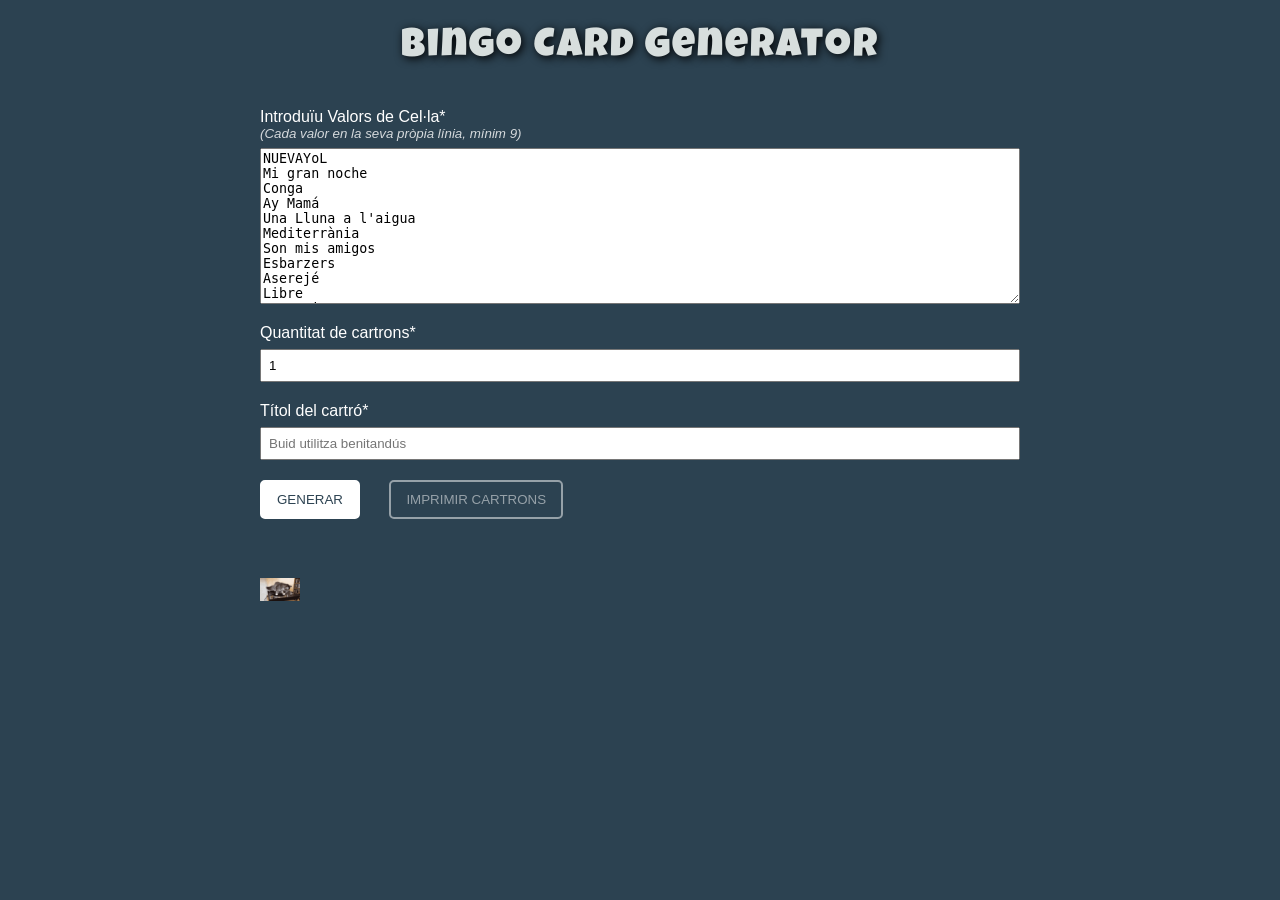
==== index.html @ d65d35f9 "first commit" ====
<!DOCTYPE html>
<html lang="en">
<head>
    <meta charset="UTF-8" />
    <meta name="viewport" content="width=device-width, initial-scale=1.0" />
    <title>Bingo Generator</title>
    <link rel="stylesheet" href="style.css" type="text/css" />
    <link rel="icon" href="https://fav.farm/🎲" />
</head>
<body>
    <header class="site-header">
        Bingo Card Generator
    </header>
    <section id="settings">
      <label for="values"
        >Introduïu Valors de Cel·la* <small>(Cada valor en la seva pròpia línia, mínim 9)</small></label
      >
      <textarea
        name="values"
        id="values"
        cols="30"
        rows="10"
        placeholder="Paste/type your 9+ values with each on its own line."
      >NUEVAYoL
Mi gran noche
Conga
Ay Mamá
Una Lluna a l'aigua
Mediterrània
Son mis amigos
Esbarzers
Aserejé
Libre
La marina sta morena
Rosas
Quedate
Flying free
La revolución sexual
Vivimos en Castellón
Aquí no hay playa
Amigos para siempre</textarea>
      
      <label for="numCards">Quantitat de cartrons*</label>
      <input
        type="number"
        min="1"
        name="numCards"
        id="numCards"
        value="1"
        required
      />
            
      <label for="cardTitle">Títol del cartró*</label>
      <input
        type="text"
        name="cardTitle"
        id="cardTitle"
        placeholder="Buid utilitza benitandús"
      />

      <div class="buttons">
        <button id="generate">Generar</button>
        <button id="print" disabled="true">Imprimir cartrons</button>
      </div>

      <ul class="validation" id="validation"></ul>
    </section>

    <section id="cards">
    </section>

    <footer class="site-footer">
        <a href="https://github.com/fulldemo13" title="Get the code" target="_blank">
            <img src="spin-record.gif" alt="GitHub Logomark" width="40">
        </a>
    </footer>

    <script src="app.js"></script>
</body>
</html>
---- style.css ----
@import url("https://fonts.googleapis.com/css2?family=Luckiest+Guy&display=swap");

* {
  box-sizing: border-box;
}

body {
  background-color: #2C4251;
}

section {
  max-width: 800px;
  margin: auto;
}

#settings {
  display: flex;
  flex-direction: column;
  color: white;  
  font-family: sans-serif;
  padding: 0 20px;  
}

#settings label, .buttons {
  margin-top: 20px;
  margin-bottom: 7px;
}

#settings small {
  display: block;
  font-style: italic;
  opacity: 0.8;
}

#settings input {
  padding: 7px;
}

.buttons button {
  padding: 10px 15px;
  text-transform: uppercase;
  border: none;
  border-radius: 5px;
  border: white 2px solid;
  transition: color 0.3s ease, background-color 0.3s ease;
}

.buttons button:first-child {
  background-color: white;
  margin-right: 25px;
  color:#2C4251;
}

.buttons button:first-child:hover {
  background-color: transparent;
  color: white;
}

.buttons button:last-child {
  background-color: transparent;
  color: white;
}

.buttons button:last-child:hover:not([disabled="true"]) {
  background-color: white;
  margin-right: 25px;
  color:#2C4251;
}

button[disabled="true"] {
  opacity: 0.5;
}

.card {
  -webkit-print-color-adjust: exact !important;
  print-color-adjust: exact !important;
  border: 2px solid black;
  background-color: white;
  aspect-ratio: 1/1;
  display: flex;
  flex-direction: column;
  position: relative;
}

.page {
  display: grid;
  grid-template-columns: repeat(2, 1fr);
  grid-template-rows: repeat(3, 1fr);
  gap: 10px;
  margin: 20px auto;
  max-width: 800px;
  min-height: 100vh;
}

.card header {
  background-color: #ddd;
  text-align: center;
  padding: 5px 5px 5px;
  position: relative;
  flex-shrink: 0;
}

.card h1 {
  font-family: "Luckiest Guy", cursive;
  font-weight: 400;
  font-style: normal;
  font-size: 20px;
  margin: 0;
  padding: 0 15px;
}

/* MODIFICACIONES PARA EL NÚMERO DE CARTÓN */
.card .no {
  position: absolute;
  right: 5px;
  bottom: 14px;
  border: solid 1px black;
  background-color: #fff;
  padding: 1px 4px;
  font-size: 8px;
  font-weight: bold;
  border-radius: 2px;
}

.card main {
  display: grid;
  grid-template-columns: repeat(3, 1fr);
  grid-template-rows: repeat(3, 1fr);
  flex: 1;
}

.cell {
  border: 1px solid black;
  text-align: center;
  display: flex;
  justify-content: center;
  align-items: center;
  padding: 3px;
  font-size: 16px;
  word-break: break-word;
}

.cell:nth-child(odd) {
  background-color: #ddd;
}

.validation:has(li) {
  background-color: red;
  border-radius: 10px;
  padding: 10px 10px 10px 30px;
  text-shadow: 1px 1px 6px black;
  border: white 2px solid;
}

.site-header {
  max-width: 800px;
  margin: auto;
  color: white;
  font-family: "Luckiest Guy", cursive;
  font-weight: normal;
  font-size: 40px;
  text-align: center;
  padding: 20px;
  letter-spacing: 2px;
  text-shadow: 2px 2px 10px black;
  color: #d7dedd;
}

.site-footer {
  padding: 20px;
  max-width: 800px;
  margin: auto;
}

.site-footer img {
  width: 100%;
  max-width: 40px;
  height: auto;
}

.site-footer a {
  transition: all 0.3s ease;
}

.site-footer a:hover {
  opacity: 0.5;
}

@media print {
  html,
  body {
    margin: 0;
    padding: 0;
    background-color: white;
  }

  #settings, .site-header, .site-footer {
    display: none;
  }

  .page {
    display: grid;
    grid-template-columns: repeat(2, 1fr);
    grid-template-rows: repeat(3, 1fr);
    gap: 5px;
    width: 90vw;
    height: 90vh;
    margin: 0;
    padding: 5px;
    page-break-after: always;
  }
  
  .card {
    margin: 0;
    border: 2px solid black;
    aspect-ratio: 1/1;
  }
  
  .cell {
    border: 1px solid black;
  }
  
  .cell:nth-child(odd) {
    background-color: #ddd;
  }

  .card header {
    background-color: #ddd;
  }
  
  /* Ajustes adicionales para impresión del número */
  .card .no {
    font-size: 16px;
    padding: 1px 3px;
    right: 3px;
    bottom: 2px;
  }
  .no {
    font-size: 12px !important;
  }
}
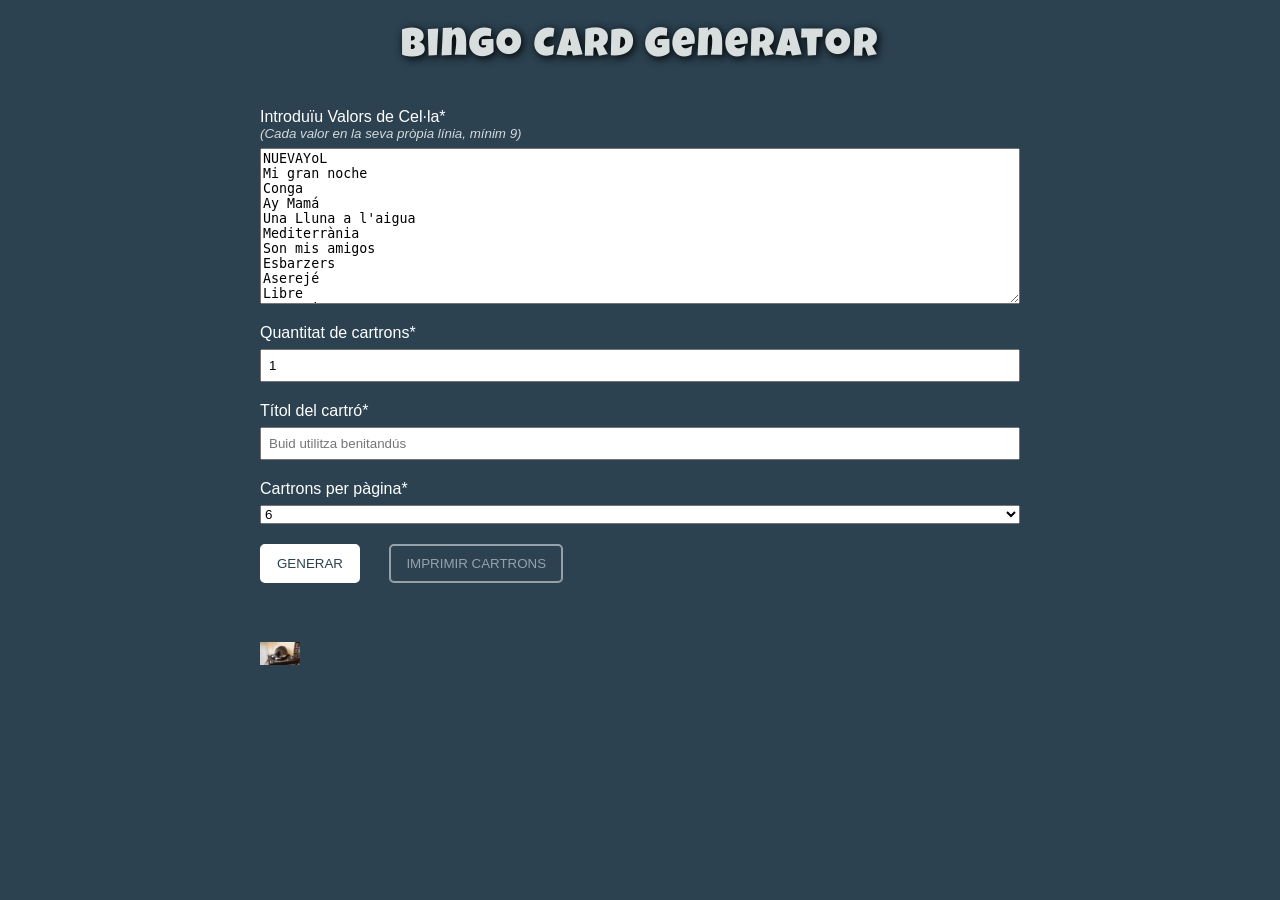
==== commit 9164b398: "Cards by page" ====
--- a/index.html
+++ b/index.html
@@ -58,6 +58,22 @@
         placeholder="Buid utilitza benitandús"
       />
 
+      <label for="cardsPerPage">Cartrons per pàgina*</label>
+      <select name="cardsPerPage" id="cardsPerPage">
+        <option value="1">1</option>
+        <option value="2">2</option>
+        <option value="3">3</option>
+        <option value="4">4</option>
+        <option value="5">5</option>
+        <option value="6" selected>6</option>
+        <option value="7">7</option>
+        <option value="8">8</option>
+        <option value="9">9</option>
+        <option value="10">10</option>
+        <option value="11">11</option>
+        <option value="12">12</option>
+      </select>
+
       <div class="buttons">
         <button id="generate">Generar</button>
         <button id="print" disabled="true">Imprimir cartrons</button>
--- a/style.css
+++ b/style.css
@@ -8,17 +8,14 @@
   background-color: #2C4251;
 }
 
-section {
+#settings {
   max-width: 800px;
   margin: auto;
-}
-
-#settings {
   display: flex;
   flex-direction: column;
-  color: white;  
+  color: white;
   font-family: sans-serif;
-  padding: 0 20px;  
+  padding: 0 20px;
 }
 
 #settings label, .buttons {
@@ -48,7 +45,7 @@
 .buttons button:first-child {
   background-color: white;
   margin-right: 25px;
-  color:#2C4251;
+  color: #2C4251;
 }
 
 .buttons button:first-child:hover {
@@ -64,69 +61,78 @@
 .buttons button:last-child:hover:not([disabled="true"]) {
   background-color: white;
   margin-right: 25px;
-  color:#2C4251;
+  color: #2C4251;
 }
 
 button[disabled="true"] {
   opacity: 0.5;
+}
+
+.page {
+  --page-padding: 12px;
+  --page-gap: 0px;
+
+  display: grid;
+  aspect-ratio: 210 / 297;
+  background-color: #fef3c7;
+  border: 2px solid #d4a843;
+  border-radius: 4px;
+  padding: var(--page-padding);
+  margin: 20px auto;
+  max-width: 800px;
+  gap: var(--page-gap);
+  justify-content: center;
+  align-content: center;
 }
 
 .card {
   -webkit-print-color-adjust: exact !important;
   print-color-adjust: exact !important;
+  background-color: white;
+  display: grid;
+  grid-template-columns: repeat(3, 1fr);
+  grid-template-rows: auto 1fr 1fr 1fr;
+  aspect-ratio: 1 / 1;
   border: 2px solid black;
-  background-color: white;
-  aspect-ratio: 1/1;
-  display: flex;
-  flex-direction: column;
   position: relative;
-}
-
-.page {
-  display: grid;
-  grid-template-columns: repeat(2, 1fr);
-  grid-template-rows: repeat(3, 1fr);
-  gap: 10px;
-  margin: 20px auto;
-  max-width: 800px;
-  min-height: 100vh;
+  overflow: hidden;
 }
 
 .card header {
   background-color: #ddd;
-  text-align: center;
-  padding: 5px 5px 5px;
   position: relative;
-  flex-shrink: 0;
+  grid-column: 1 / -1;
+  display: flex;
+  align-items: center;
+  justify-content: center;
+  padding: 4px 30px 4px 8px;
+  border-bottom: 2px solid black;
 }
 
 .card h1 {
   font-family: "Luckiest Guy", cursive;
   font-weight: 400;
-  font-style: normal;
-  font-size: 20px;
+  font-size: clamp(10px, 2.5vw, 18px);
   margin: 0;
-  padding: 0 15px;
-}
-
-/* MODIFICACIONES PARA EL NÚMERO DE CARTÓN */
+  text-align: center;
+  width: 100%;
+ overflow: hidden;
+  text-overflow: ellipsis;
+  white-space: nowrap;
+}
+
 .card .no {
   position: absolute;
-  right: 5px;
-  bottom: 14px;
-  border: solid 1px black;
-  background-color: #fff;
-  padding: 1px 4px;
-  font-size: 8px;
+  right: 4px;
+  top: 50%;
+  transform: translateY(-50%);
+  font-size: clamp(7px, 1.2vw, 10px);
   font-weight: bold;
-  border-radius: 2px;
+  color: #555;
 }
 
 .card main {
-  display: grid;
-  grid-template-columns: repeat(3, 1fr);
-  grid-template-rows: repeat(3, 1fr);
-  flex: 1;
+  display: contents;
 }
 
 .cell {
@@ -135,13 +141,18 @@
   display: flex;
   justify-content: center;
   align-items: center;
-  padding: 3px;
-  font-size: 16px;
+  padding: 2px;
+  font-size: clamp(9px, 1.6vw, 14px);
   word-break: break-word;
+  overflow: hidden;
 }
 
 .cell:nth-child(odd) {
   background-color: #ddd;
+}
+
+.card.empty {
+  visibility: hidden;
 }
 
 .validation:has(li) {
@@ -155,7 +166,7 @@
 .site-header {
   max-width: 800px;
   margin: auto;
-  color: white;
+  color: #d7dedd;
   font-family: "Luckiest Guy", cursive;
   font-weight: normal;
   font-size: 40px;
@@ -163,7 +174,6 @@
   padding: 20px;
   letter-spacing: 2px;
   text-shadow: 2px 2px 10px black;
-  color: #d7dedd;
 }
 
 .site-footer {
@@ -187,11 +197,16 @@
 }
 
 @media print {
-  html,
-  body {
+  @page {
+    size: A4 portrait;
+    margin: 0;
+  }
+
+  html, body, #cards {
     margin: 0;
     padding: 0;
-    background-color: white;
+    width: 100%;
+    background-color: #fef3c7;
   }
 
   #settings, .site-header, .site-footer {
@@ -199,43 +214,33 @@
   }
 
   .page {
-    display: grid;
-    grid-template-columns: repeat(2, 1fr);
-    grid-template-rows: repeat(3, 1fr);
-    gap: 5px;
-    width: 90vw;
-    height: 90vh;
+    --page-padding: 5mm;
+    --page-gap: 0mm;
+
+    width: 210mm;
+    height: 297mm;
+    aspect-ratio: auto;
+    background-color: #fef3c7;
+    border: none;
+    border-radius: 0;
     margin: 0;
-    padding: 5px;
+    padding: var(--page-padding);
     page-break-after: always;
   }
-  
+
   .card {
-    margin: 0;
     border: 2px solid black;
-    aspect-ratio: 1/1;
-  }
-  
+  }
+
+  .card header {
+    background-color: #ddd;
+  }
+
   .cell {
     border: 1px solid black;
   }
-  
+
   .cell:nth-child(odd) {
     background-color: #ddd;
   }
-
-  .card header {
-    background-color: #ddd;
-  }
-  
-  /* Ajustes adicionales para impresión del número */
-  .card .no {
-    font-size: 16px;
-    padding: 1px 3px;
-    right: 3px;
-    bottom: 2px;
-  }
-  .no {
-    font-size: 12px !important;
-  }
 }
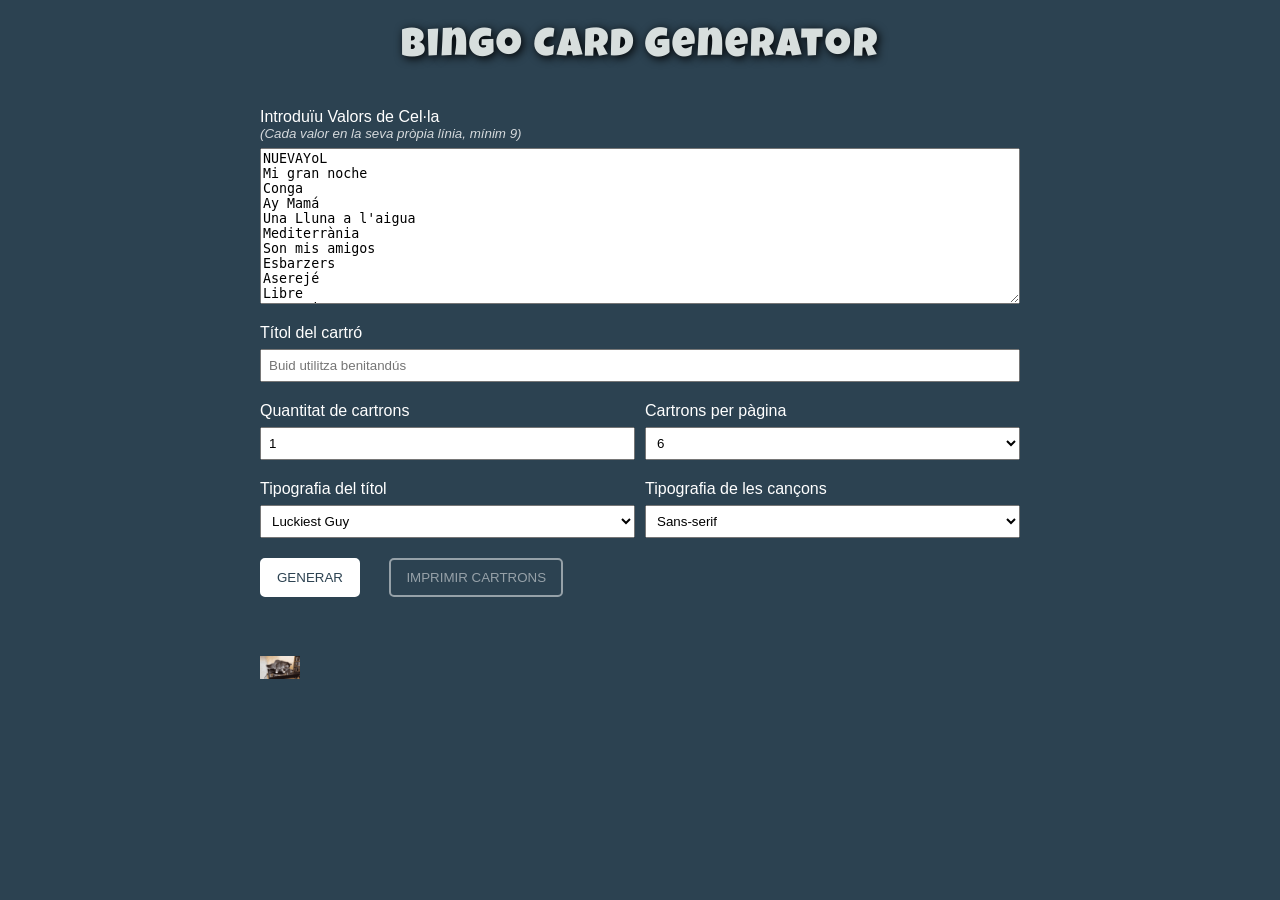
==== commit 0b683b67: "Add card styles" ====
--- a/index.html
+++ b/index.html
@@ -13,7 +13,7 @@
     </header>
     <section id="settings">
       <label for="values"
-        >Introduïu Valors de Cel·la* <small>(Cada valor en la seva pròpia línia, mínim 9)</small></label
+        >Introduïu Valors de Cel·la <small>(Cada valor en la seva pròpia línia, mínim 9)</small></label
       >
       <textarea
         name="values"
@@ -39,40 +39,80 @@
 Vivimos en Castellón
 Aquí no hay playa
 Amigos para siempre</textarea>
-      
-      <label for="numCards">Quantitat de cartrons*</label>
-      <input
-        type="number"
-        min="1"
-        name="numCards"
-        id="numCards"
-        value="1"
-        required
-      />
-            
-      <label for="cardTitle">Títol del cartró*</label>
+
+      <label for="cardTitle">Títol del cartró</label>
       <input
         type="text"
         name="cardTitle"
         id="cardTitle"
         placeholder="Buid utilitza benitandús"
       />
+      
+      <div class="font-row">
+        <div class="font-col">
+          <label for="numCards">Quantitat de cartrons</label>
+          <input
+            type="number"
+            min="1"
+            name="numCards"
+            id="numCards"
+            value="1"
+            required
+          />
+        </div>
+        <div class="font-col">
+          <label for="cardsPerPage">Cartrons per pàgina</label>
+          <select name="cardsPerPage" id="cardsPerPage">
+            <option value="1">1</option>
+            <option value="2">2</option>
+            <option value="3">3</option>
+            <option value="4">4</option>
+            <option value="5">5</option>
+            <option value="6" selected>6</option>
+            <option value="7">7</option>
+            <option value="8">8</option>
+            <option value="9">9</option>
+            <option value="10">10</option>
+            <option value="11">11</option>
+            <option value="12">12</option>
+          </select>
+        </div>
+      </div>
 
-      <label for="cardsPerPage">Cartrons per pàgina*</label>
-      <select name="cardsPerPage" id="cardsPerPage">
-        <option value="1">1</option>
-        <option value="2">2</option>
-        <option value="3">3</option>
-        <option value="4">4</option>
-        <option value="5">5</option>
-        <option value="6" selected>6</option>
-        <option value="7">7</option>
-        <option value="8">8</option>
-        <option value="9">9</option>
-        <option value="10">10</option>
-        <option value="11">11</option>
-        <option value="12">12</option>
-      </select>
+      <div class="font-row">
+        <div class="font-col">
+          <label for="titleFont">Tipografia del títol</label>
+          <select name="titleFont" id="titleFont">
+            <option value="Luckiest Guy" selected style="font-family:'Luckiest Guy',cursive">Luckiest Guy</option>
+            <option value="Permanent Marker" style="font-family:'Permanent Marker',cursive">Permanent Marker</option>
+            <option value="Pacifico" style="font-family:'Pacifico',cursive">Pacifico</option>
+            <option value="Bungee Shade" style="font-family:'Bungee Shade',cursive">Bungee Shade</option>
+            <option value="Bangers" style="font-family:'Bangers',cursive">Bangers</option>
+            <option value="Lobster" style="font-family:'Lobster',cursive">Lobster</option>
+            <option value="Fredoka" style="font-family:'Fredoka',cursive">Fredoka</option>
+            <option value="Righteous" style="font-family:'Righteous',cursive">Righteous</option>
+            <option value="Anton" style="font-family:'Anton',sans-serif">Anton</option>
+            <option value="Boogaloo" style="font-family:'Boogaloo',cursive">Boogaloo</option>
+          </select>
+        </div>
+        <div class="font-col">
+          <label for="cellFont">Tipografia de les cançons</label>
+          <select name="cellFont" id="cellFont">
+            <option value="sans-serif" selected style="font-family:sans-serif">Sans-serif</option>
+            <option value="serif" style="font-family:serif">Serif</option>
+            <option value="monospace" style="font-family:monospace">Monospace</option>
+            <option value="Merriweather" style="font-family:'Merriweather',serif">Merriweather</option>
+            <option value="Open Sans" style="font-family:'Open Sans',sans-serif">Open Sans</option>
+            <option value="Roboto" style="font-family:'Roboto',sans-serif">Roboto</option>
+            <option value="Lato" style="font-family:'Lato',sans-serif">Lato</option>
+            <option value="Nunito" style="font-family:'Nunito',sans-serif">Nunito</option>
+            <option value="Poppins" style="font-family:'Poppins',sans-serif">Poppins</option>
+            <option value="Ubuntu" style="font-family:'Ubuntu',sans-serif">Ubuntu</option>
+            <option value="Raleway" style="font-family:'Raleway',sans-serif">Raleway</option>
+            <option value="Fira Sans" style="font-family:'Fira Sans',sans-serif">Fira Sans</option>
+          </select>
+        </div>
+      </div>
 
       <div class="buttons">
         <button id="generate">Generar</button>
--- a/style.css
+++ b/style.css
@@ -1,4 +1,4 @@
-@import url("https://fonts.googleapis.com/css2?family=Luckiest+Guy&display=swap");
+@import url("https://fonts.googleapis.com/css2?family=Luckiest+Guy&family=Permanent+Marker&family=Pacifico&family=Bungee+Shade&family=Bangers&family=Lobster&family=Fredoka&family=Righteous&family=Anton&family=Boogaloo&family=Merriweather&family=Open+Sans&family=Roboto&family=Lato&family=Nunito&family=Poppins&family=Ubuntu&family=Raleway&family=Fira+Sans&display=swap");
 
 * {
   box-sizing: border-box;
@@ -23,14 +23,30 @@
   margin-bottom: 7px;
 }
 
+#settings textarea {
+  resize: vertical;
+}
+
 #settings small {
   display: block;
   font-style: italic;
   opacity: 0.8;
 }
 
-#settings input {
+#settings input,
+#settings select {
   padding: 7px;
+}
+
+.font-row {
+  display: grid;
+  grid-template-columns: 1fr 1fr;
+  gap: 10px;
+}
+
+.font-col {
+  display: flex;
+  flex-direction: column;
 }
 
 .buttons button {
@@ -110,13 +126,13 @@
 }
 
 .card h1 {
-  font-family: "Luckiest Guy", cursive;
+  font-family: var(--title-font, "Luckiest Guy"), cursive;
   font-weight: 400;
   font-size: clamp(10px, 2.5vw, 18px);
   margin: 0;
   text-align: center;
   width: 100%;
- overflow: hidden;
+  overflow: hidden;
   text-overflow: ellipsis;
   white-space: nowrap;
 }
@@ -142,6 +158,7 @@
   justify-content: center;
   align-items: center;
   padding: 2px;
+  font-family: var(--cell-font, sans-serif);
   font-size: clamp(9px, 1.6vw, 14px);
   word-break: break-word;
   overflow: hidden;
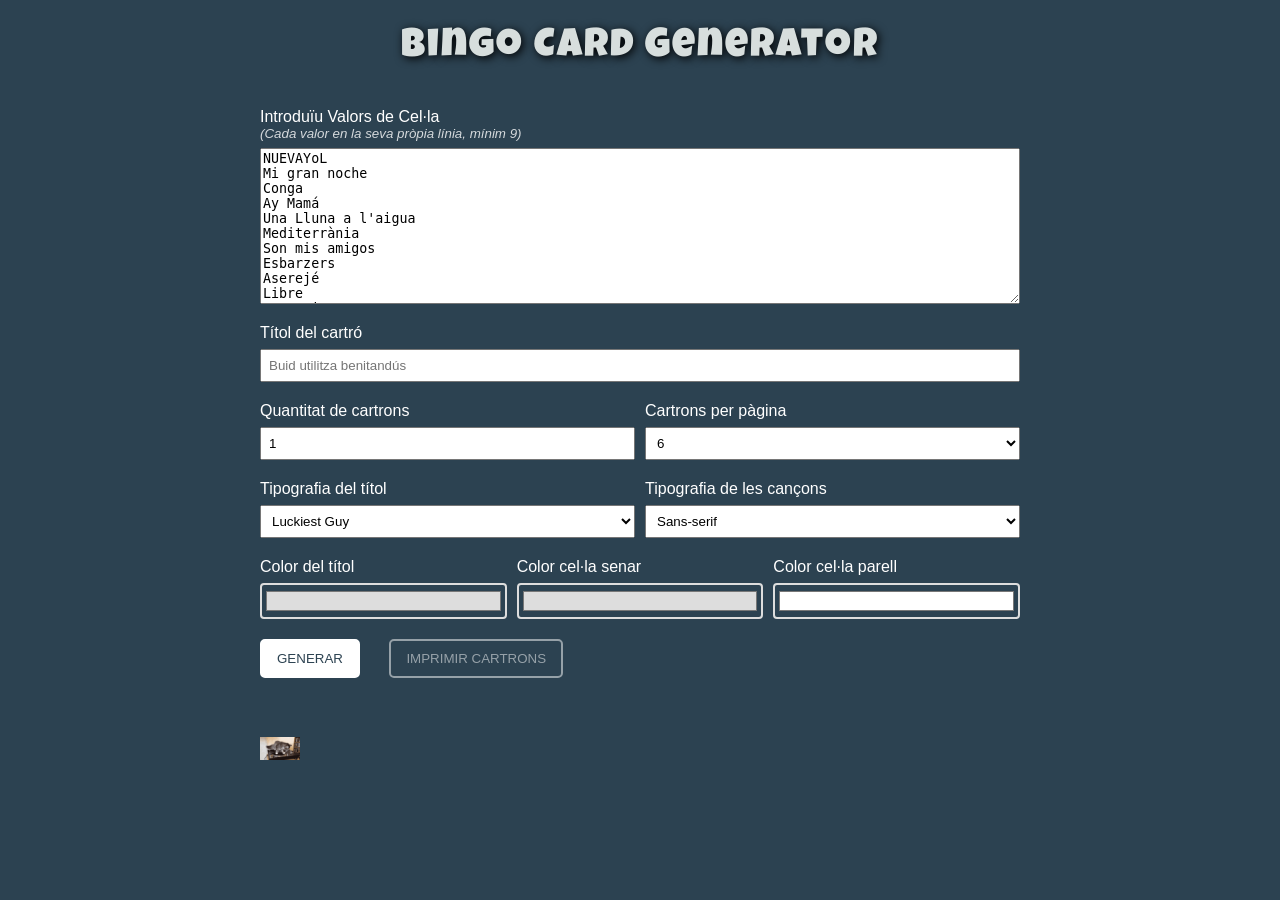
==== commit f43e54d4: "Add backgronud color selector" ====
--- a/index.html
+++ b/index.html
@@ -65,15 +65,8 @@
           <select name="cardsPerPage" id="cardsPerPage">
             <option value="1">1</option>
             <option value="2">2</option>
-            <option value="3">3</option>
             <option value="4">4</option>
-            <option value="5">5</option>
             <option value="6" selected>6</option>
-            <option value="7">7</option>
-            <option value="8">8</option>
-            <option value="9">9</option>
-            <option value="10">10</option>
-            <option value="11">11</option>
             <option value="12">12</option>
           </select>
         </div>
@@ -114,6 +107,21 @@
         </div>
       </div>
 
+      <div class="font-row three-cols">
+        <div class="font-col">
+          <label for="headerColor">Color del títol</label>
+          <input type="color" id="headerColor" name="headerColor" value="#dddddd">
+        </div>
+        <div class="font-col">
+          <label for="cellOddColor">Color cel·la senar</label>
+          <input type="color" id="cellOddColor" name="cellOddColor" value="#dddddd">
+        </div>
+        <div class="font-col">
+          <label for="cellEvenColor">Color cel·la parell</label>
+          <input type="color" id="cellEvenColor" name="cellEvenColor" value="#ffffff">
+        </div>
+      </div>
+
       <div class="buttons">
         <button id="generate">Generar</button>
         <button id="print" disabled="true">Imprimir cartrons</button>
--- a/style.css
+++ b/style.css
@@ -44,9 +44,23 @@
   gap: 10px;
 }
 
+.font-row.three-cols {
+  grid-template-columns: 1fr 1fr 1fr;
+}
+
 .font-col {
   display: flex;
   flex-direction: column;
+}
+
+#settings input[type="color"] {
+  width: 100%;
+  height: 36px;
+  padding: 2px;
+  cursor: pointer;
+  border: 2px solid #ddd;
+  border-radius: 4px;
+  background: none;
 }
 
 .buttons button {
@@ -115,7 +129,7 @@
 }
 
 .card header {
-  background-color: #ddd;
+  background-color: var(--header-color, #ddd);
   position: relative;
   grid-column: 1 / -1;
   display: flex;
@@ -162,10 +176,11 @@
   font-size: clamp(9px, 1.6vw, 14px);
   word-break: break-word;
   overflow: hidden;
+  background-color: var(--cell-even-color, #fff);
 }
 
 .cell:nth-child(odd) {
-  background-color: #ddd;
+  background-color: var(--cell-odd-color, #ddd);
 }
 
 .card.empty {
@@ -223,7 +238,7 @@
     margin: 0;
     padding: 0;
     width: 100%;
-    background-color: #fef3c7;
+    background-color: white;
   }
 
   #settings, .site-header, .site-footer {
@@ -237,7 +252,7 @@
     width: 210mm;
     height: 297mm;
     aspect-ratio: auto;
-    background-color: #fef3c7;
+    background-color: white;
     border: none;
     border-radius: 0;
     margin: 0;
@@ -249,15 +264,7 @@
     border: 2px solid black;
   }
 
-  .card header {
-    background-color: #ddd;
-  }
-
   .cell {
     border: 1px solid black;
   }
-
-  .cell:nth-child(odd) {
-    background-color: #ddd;
-  }
 }
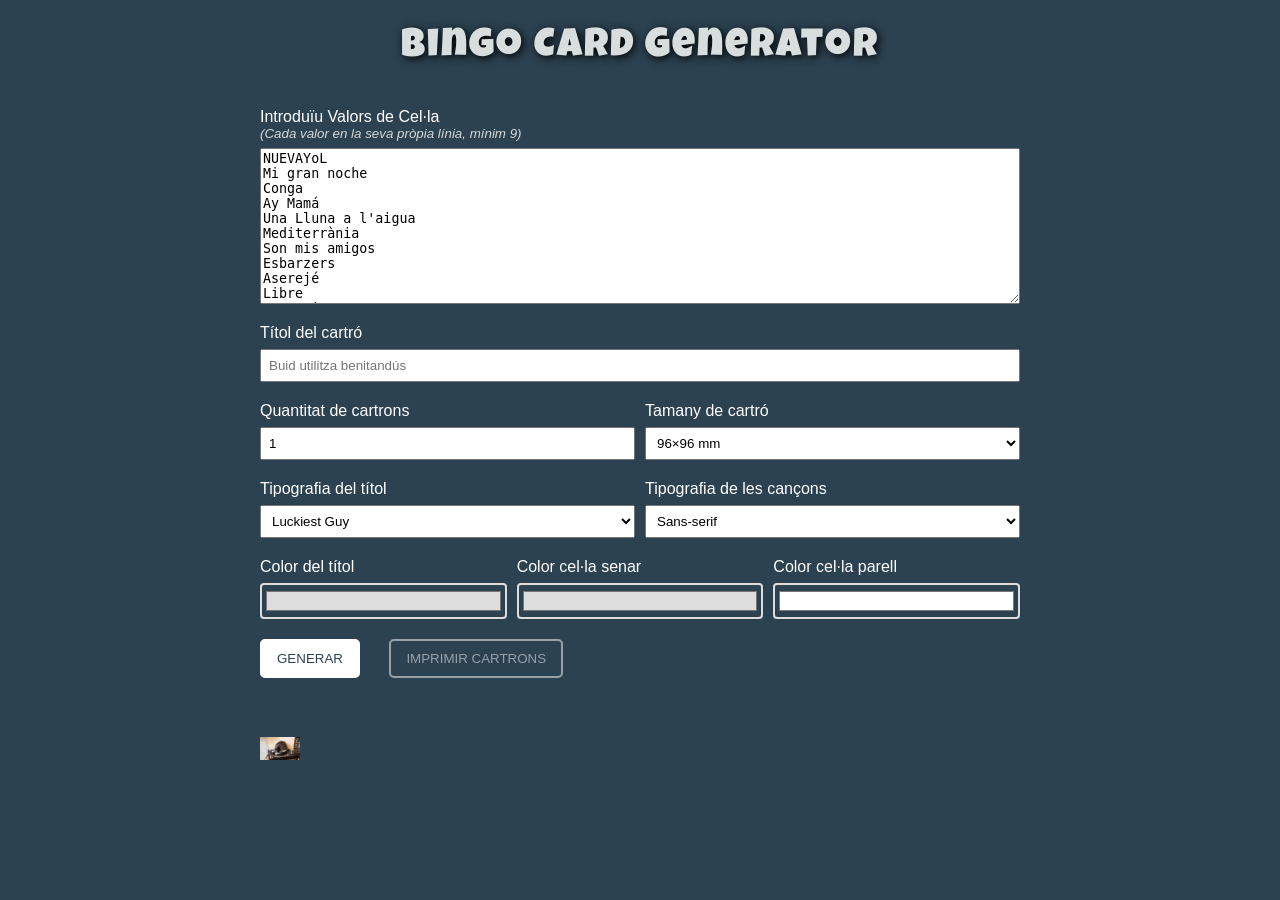
==== commit a1d87fa0: "Change size selector" ====
--- a/index.html
+++ b/index.html
@@ -61,13 +61,13 @@
           />
         </div>
         <div class="font-col">
-          <label for="cardsPerPage">Cartrons per pàgina</label>
+          <label for="cardsPerPage">Tamany de cartró</label>
           <select name="cardsPerPage" id="cardsPerPage">
-            <option value="1">1</option>
-            <option value="2">2</option>
-            <option value="4">4</option>
-            <option value="6" selected>6</option>
-            <option value="12">12</option>
+            <option value="1">200×200 mm</option>
+            <option value="2">143×143 mm</option>
+            <option value="4">100×100 mm</option>
+            <option value="6" selected>96×96 mm</option>
+            <option value="12">67×67 mm</option>
           </select>
         </div>
       </div>
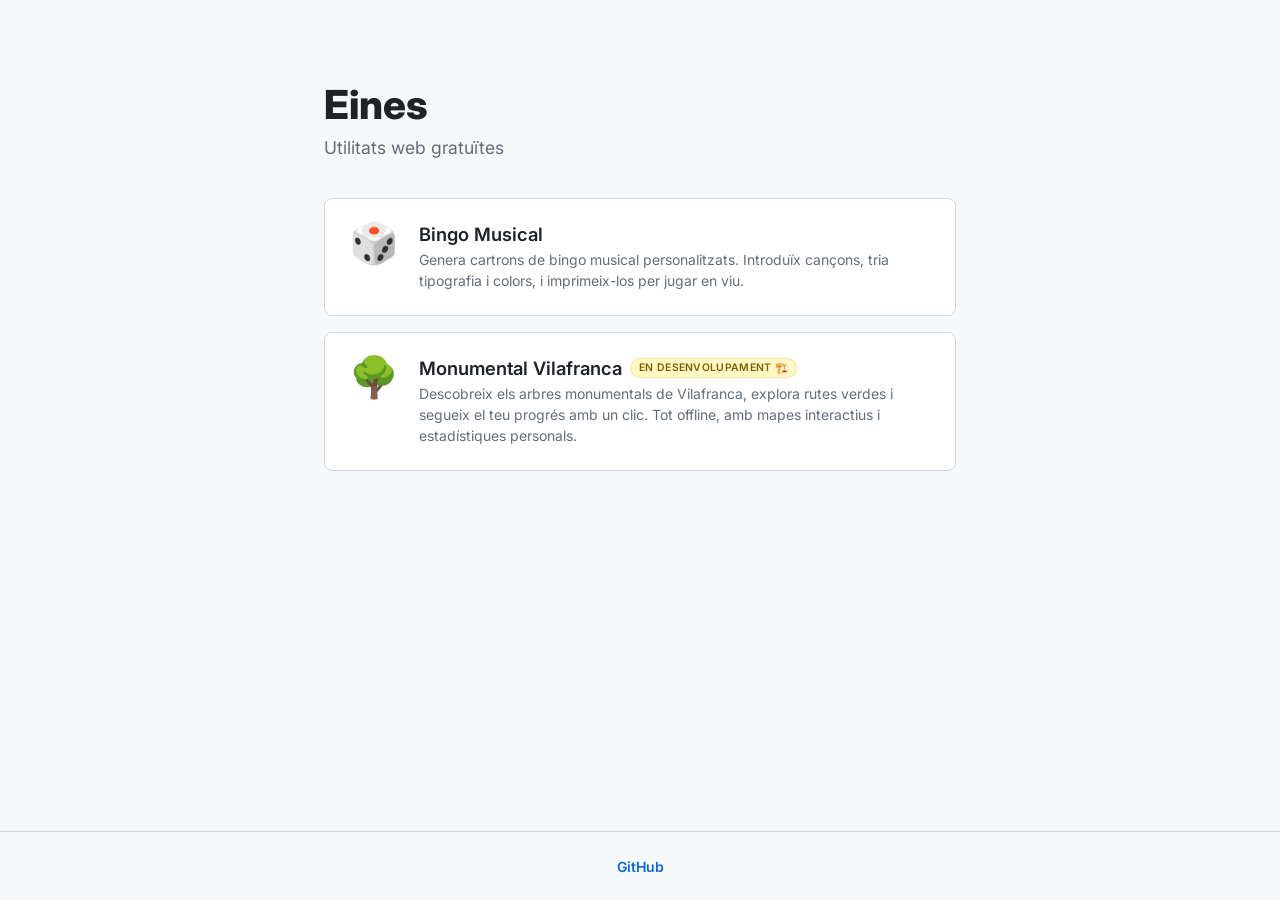
==== commit adf19b54: "Add index project slecector" ====
--- a/index.html
+++ b/index.html
@@ -1,144 +1,37 @@
 <!DOCTYPE html>
-<html lang="en">
+<html lang="ca">
 <head>
     <meta charset="UTF-8" />
     <meta name="viewport" content="width=device-width, initial-scale=1.0" />
-    <title>Bingo Generator</title>
+    <title>Eines — fulldemo13</title>
     <link rel="stylesheet" href="style.css" type="text/css" />
-    <link rel="icon" href="https://fav.farm/🎲" />
+    <link rel="icon" href="https://fav.farm/🛠️" />
 </head>
 <body>
-    <header class="site-header">
-        Bingo Card Generator
-    </header>
-    <section id="settings">
-      <label for="values"
-        >Introduïu Valors de Cel·la <small>(Cada valor en la seva pròpia línia, mínim 9)</small></label
-      >
-      <textarea
-        name="values"
-        id="values"
-        cols="30"
-        rows="10"
-        placeholder="Paste/type your 9+ values with each on its own line."
-      >NUEVAYoL
-Mi gran noche
-Conga
-Ay Mamá
-Una Lluna a l'aigua
-Mediterrània
-Son mis amigos
-Esbarzers
-Aserejé
-Libre
-La marina sta morena
-Rosas
-Quedate
-Flying free
-La revolución sexual
-Vivimos en Castellón
-Aquí no hay playa
-Amigos para siempre</textarea>
+    <main>
+        <h1>Eines</h1>
+        <p class="subtitle">Utilitats web gratuïtes</p>
 
-      <label for="cardTitle">Títol del cartró</label>
-      <input
-        type="text"
-        name="cardTitle"
-        id="cardTitle"
-        placeholder="Buid utilitza benitandús"
-      />
-      
-      <div class="font-row">
-        <div class="font-col">
-          <label for="numCards">Quantitat de cartrons</label>
-          <input
-            type="number"
-            min="1"
-            name="numCards"
-            id="numCards"
-            value="1"
-            required
-          />
+        <div class="tools">
+            <a href="bingo/" class="tool-card">
+                <div class="tool-icon">🎲</div>
+                <div class="tool-info">
+                    <h2>Bingo Musical</h2>
+                    <p>Genera cartrons de bingo musical personalitzats. Introduïx cançons, tria tipografia i colors, i imprimeix-los per jugar en viu.</p>
+                </div>
+            </a>
+            <a href="https://testmonumental.duckdns.org/home" class="tool-card" target="_blank" rel="noopener">
+                <div class="tool-icon">🌳</div>
+                <div class="tool-info">
+                    <h2>Monumental Vilafranca <span class="badge">En desenvolupament 🏗️</span></h2>
+                    <p>Descobreix els arbres monumentals de Vilafranca, explora rutes verdes i segueix el teu progrés amb un clic. Tot offline, amb mapes interactius i estadístiques personals.</p>
+                </div>
+            </a>
         </div>
-        <div class="font-col">
-          <label for="cardsPerPage">Tamany de cartró</label>
-          <select name="cardsPerPage" id="cardsPerPage">
-            <option value="1">200×200 mm</option>
-            <option value="2">143×143 mm</option>
-            <option value="4">100×100 mm</option>
-            <option value="6" selected>96×96 mm</option>
-            <option value="12">67×67 mm</option>
-          </select>
-        </div>
-      </div>
+    </main>
 
-      <div class="font-row">
-        <div class="font-col">
-          <label for="titleFont">Tipografia del títol</label>
-          <select name="titleFont" id="titleFont">
-            <option value="Luckiest Guy" selected style="font-family:'Luckiest Guy',cursive">Luckiest Guy</option>
-            <option value="Permanent Marker" style="font-family:'Permanent Marker',cursive">Permanent Marker</option>
-            <option value="Pacifico" style="font-family:'Pacifico',cursive">Pacifico</option>
-            <option value="Bungee Shade" style="font-family:'Bungee Shade',cursive">Bungee Shade</option>
-            <option value="Bangers" style="font-family:'Bangers',cursive">Bangers</option>
-            <option value="Lobster" style="font-family:'Lobster',cursive">Lobster</option>
-            <option value="Fredoka" style="font-family:'Fredoka',cursive">Fredoka</option>
-            <option value="Righteous" style="font-family:'Righteous',cursive">Righteous</option>
-            <option value="Anton" style="font-family:'Anton',sans-serif">Anton</option>
-            <option value="Boogaloo" style="font-family:'Boogaloo',cursive">Boogaloo</option>
-          </select>
-        </div>
-        <div class="font-col">
-          <label for="cellFont">Tipografia de les cançons</label>
-          <select name="cellFont" id="cellFont">
-            <option value="sans-serif" selected style="font-family:sans-serif">Sans-serif</option>
-            <option value="serif" style="font-family:serif">Serif</option>
-            <option value="monospace" style="font-family:monospace">Monospace</option>
-            <option value="Merriweather" style="font-family:'Merriweather',serif">Merriweather</option>
-            <option value="Open Sans" style="font-family:'Open Sans',sans-serif">Open Sans</option>
-            <option value="Roboto" style="font-family:'Roboto',sans-serif">Roboto</option>
-            <option value="Lato" style="font-family:'Lato',sans-serif">Lato</option>
-            <option value="Nunito" style="font-family:'Nunito',sans-serif">Nunito</option>
-            <option value="Poppins" style="font-family:'Poppins',sans-serif">Poppins</option>
-            <option value="Ubuntu" style="font-family:'Ubuntu',sans-serif">Ubuntu</option>
-            <option value="Raleway" style="font-family:'Raleway',sans-serif">Raleway</option>
-            <option value="Fira Sans" style="font-family:'Fira Sans',sans-serif">Fira Sans</option>
-          </select>
-        </div>
-      </div>
-
-      <div class="font-row three-cols">
-        <div class="font-col">
-          <label for="headerColor">Color del títol</label>
-          <input type="color" id="headerColor" name="headerColor" value="#dddddd">
-        </div>
-        <div class="font-col">
-          <label for="cellOddColor">Color cel·la senar</label>
-          <input type="color" id="cellOddColor" name="cellOddColor" value="#dddddd">
-        </div>
-        <div class="font-col">
-          <label for="cellEvenColor">Color cel·la parell</label>
-          <input type="color" id="cellEvenColor" name="cellEvenColor" value="#ffffff">
-        </div>
-      </div>
-
-      <div class="buttons">
-        <button id="generate">Generar</button>
-        <button id="print" disabled="true">Imprimir cartrons</button>
-      </div>
-
-      <ul class="validation" id="validation"></ul>
-    </section>
-
-    <section id="cards">
-    </section>
-
-    <footer class="site-footer">
-        <a href="https://github.com/fulldemo13" title="Get the code" target="_blank">
-            <img src="spin-record.gif" alt="GitHub Logomark" width="40">
-        </a>
+    <footer>
+        <a href="https://github.com/fulldemo13" target="_blank" rel="noopener">GitHub</a>
     </footer>
-
-    <script src="app.js"></script>
 </body>
 </html>
--- a/style.css
+++ b/style.css
@@ -1,270 +1,132 @@
-@import url("https://fonts.googleapis.com/css2?family=Luckiest+Guy&family=Permanent+Marker&family=Pacifico&family=Bungee+Shade&family=Bangers&family=Lobster&family=Fredoka&family=Righteous&family=Anton&family=Boogaloo&family=Merriweather&family=Open+Sans&family=Roboto&family=Lato&family=Nunito&family=Poppins&family=Ubuntu&family=Raleway&family=Fira+Sans&display=swap");
+@import url("https://fonts.googleapis.com/css2?family=Inter:wght@400;600;800&display=swap");
 
 * {
   box-sizing: border-box;
+  margin: 0;
+  padding: 0;
 }
 
 body {
-  background-color: #2C4251;
-}
-
-#settings {
-  max-width: 800px;
-  margin: auto;
-  display: flex;
-  flex-direction: column;
-  color: white;
-  font-family: sans-serif;
-  padding: 0 20px;
-}
-
-#settings label, .buttons {
-  margin-top: 20px;
-  margin-bottom: 7px;
-}
-
-#settings textarea {
-  resize: vertical;
-}
-
-#settings small {
-  display: block;
-  font-style: italic;
-  opacity: 0.8;
-}
-
-#settings input,
-#settings select {
-  padding: 7px;
-}
-
-.font-row {
-  display: grid;
-  grid-template-columns: 1fr 1fr;
-  gap: 10px;
-}
-
-.font-row.three-cols {
-  grid-template-columns: 1fr 1fr 1fr;
-}
-
-.font-col {
+  font-family: 'Inter', -apple-system, BlinkMacSystemFont, "Segoe UI", sans-serif;
+  background-color: #f6f8fa;
+  color: #1f2328;
+  min-height: 100vh;
   display: flex;
   flex-direction: column;
 }
 
-#settings input[type="color"] {
-  width: 100%;
-  height: 36px;
-  padding: 2px;
-  cursor: pointer;
-  border: 2px solid #ddd;
-  border-radius: 4px;
-  background: none;
+main {
+  max-width: 680px;
+  margin: 0 auto;
+  padding: 80px 24px 40px;
+  flex: 1;
 }
 
-.buttons button {
-  padding: 10px 15px;
-  text-transform: uppercase;
-  border: none;
-  border-radius: 5px;
-  border: white 2px solid;
-  transition: color 0.3s ease, background-color 0.3s ease;
+h1 {
+  font-size: 2.5rem;
+  font-weight: 800;
+  margin-bottom: 8px;
+  color: #1f2328;
 }
 
-.buttons button:first-child {
-  background-color: white;
-  margin-right: 25px;
-  color: #2C4251;
+.subtitle {
+  font-size: 1.1rem;
+  color: #656d76;
+  margin-bottom: 40px;
 }
 
-.buttons button:first-child:hover {
-  background-color: transparent;
-  color: white;
+.tools {
+  display: flex;
+  flex-direction: column;
+  gap: 16px;
 }
 
-.buttons button:last-child {
-  background-color: transparent;
-  color: white;
+.tool-card {
+  display: flex;
+  align-items: flex-start;
+  gap: 20px;
+  padding: 24px;
+  background: #fff;
+  border: 1px solid #d0d7de;
+  border-radius: 8px;
+  text-decoration: none;
+  color: #1f2328;
+  transition: border-color 0.15s, box-shadow 0.15s;
 }
 
-.buttons button:last-child:hover:not([disabled="true"]) {
-  background-color: white;
-  margin-right: 25px;
-  color: #2C4251;
+.tool-card:hover {
+  border-color: #0969da;
+  box-shadow: 0 3px 12px rgba(9, 105, 218, 0.12);
 }
 
-button[disabled="true"] {
-  opacity: 0.5;
+.tool-icon {
+  font-size: 2.5rem;
+  line-height: 1;
+  flex-shrink: 0;
 }
 
-.page {
-  --page-padding: 12px;
-  --page-gap: 0px;
-
-  display: grid;
-  aspect-ratio: 210 / 297;
-  background-color: #fef3c7;
-  border: 2px solid #d4a843;
-  border-radius: 4px;
-  padding: var(--page-padding);
-  margin: 20px auto;
-  max-width: 800px;
-  gap: var(--page-gap);
-  justify-content: center;
-  align-content: center;
+.tool-info h2 {
+  font-size: 1.15rem;
+  font-weight: 600;
+  margin-bottom: 4px;
+  display: flex;
+  align-items: center;
+  gap: 8px;
+  flex-wrap: wrap;
 }
 
-.card {
-  -webkit-print-color-adjust: exact !important;
-  print-color-adjust: exact !important;
-  background-color: white;
-  display: grid;
-  grid-template-columns: repeat(3, 1fr);
-  grid-template-rows: auto 1fr 1fr 1fr;
-  aspect-ratio: 1 / 1;
-  border: 2px solid black;
-  position: relative;
-  overflow: hidden;
+.badge {
+  font-size: 0.65rem;
+  font-weight: 600;
+  background-color: #fff8c5;
+  color: #7a6100;
+  padding: 2px 8px;
+  border-radius: 12px;
+  border: 1px solid #d4a72c40;
+  text-transform: uppercase;
+  letter-spacing: 0.3px;
+  line-height: 1.4;
+  vertical-align: middle;
 }
 
-.card header {
-  background-color: var(--header-color, #ddd);
-  position: relative;
-  grid-column: 1 / -1;
-  display: flex;
-  align-items: center;
-  justify-content: center;
-  padding: 4px 30px 4px 8px;
-  border-bottom: 2px solid black;
+.tool-info p {
+  font-size: 0.875rem;
+  color: #656d76;
+  line-height: 1.5;
 }
 
-.card h1 {
-  font-family: var(--title-font, "Luckiest Guy"), cursive;
-  font-weight: 400;
-  font-size: clamp(10px, 2.5vw, 18px);
-  margin: 0;
+footer {
   text-align: center;
-  width: 100%;
-  overflow: hidden;
-  text-overflow: ellipsis;
-  white-space: nowrap;
+  padding: 24px;
+  border-top: 1px solid #d0d7de;
 }
 
-.card .no {
-  position: absolute;
-  right: 4px;
-  top: 50%;
-  transform: translateY(-50%);
-  font-size: clamp(7px, 1.2vw, 10px);
-  font-weight: bold;
-  color: #555;
+footer a {
+  color: #0969da;
+  text-decoration: none;
+  font-size: 0.875rem;
+  font-weight: 600;
 }
 
-.card main {
-  display: contents;
+footer a:hover {
+  text-decoration: underline;
 }
 
-.cell {
-  border: 1px solid black;
-  text-align: center;
-  display: flex;
-  justify-content: center;
-  align-items: center;
-  padding: 2px;
-  font-family: var(--cell-font, sans-serif);
-  font-size: clamp(9px, 1.6vw, 14px);
-  word-break: break-word;
-  overflow: hidden;
-  background-color: var(--cell-even-color, #fff);
-}
-
-.cell:nth-child(odd) {
-  background-color: var(--cell-odd-color, #ddd);
-}
-
-.card.empty {
-  visibility: hidden;
-}
-
-.validation:has(li) {
-  background-color: red;
-  border-radius: 10px;
-  padding: 10px 10px 10px 30px;
-  text-shadow: 1px 1px 6px black;
-  border: white 2px solid;
-}
-
-.site-header {
-  max-width: 800px;
-  margin: auto;
-  color: #d7dedd;
-  font-family: "Luckiest Guy", cursive;
-  font-weight: normal;
-  font-size: 40px;
-  text-align: center;
-  padding: 20px;
-  letter-spacing: 2px;
-  text-shadow: 2px 2px 10px black;
-}
-
-.site-footer {
-  padding: 20px;
-  max-width: 800px;
-  margin: auto;
-}
-
-.site-footer img {
-  width: 100%;
-  max-width: 40px;
-  height: auto;
-}
-
-.site-footer a {
-  transition: all 0.3s ease;
-}
-
-.site-footer a:hover {
-  opacity: 0.5;
-}
-
-@media print {
-  @page {
-    size: A4 portrait;
-    margin: 0;
+@media (max-width: 480px) {
+  main {
+    padding: 48px 16px 24px;
   }
 
-  html, body, #cards {
-    margin: 0;
-    padding: 0;
-    width: 100%;
-    background-color: white;
+  h1 {
+    font-size: 1.75rem;
   }
 
-  #settings, .site-header, .site-footer {
-    display: none;
+  .tool-card {
+    padding: 16px;
+    gap: 12px;
   }
 
-  .page {
-    --page-padding: 5mm;
-    --page-gap: 0mm;
-
-    width: 210mm;
-    height: 297mm;
-    aspect-ratio: auto;
-    background-color: white;
-    border: none;
-    border-radius: 0;
-    margin: 0;
-    padding: var(--page-padding);
-    page-break-after: always;
-  }
-
-  .card {
-    border: 2px solid black;
-  }
-
-  .cell {
-    border: 1px solid black;
+  .tool-icon {
+    font-size: 2rem;
   }
 }
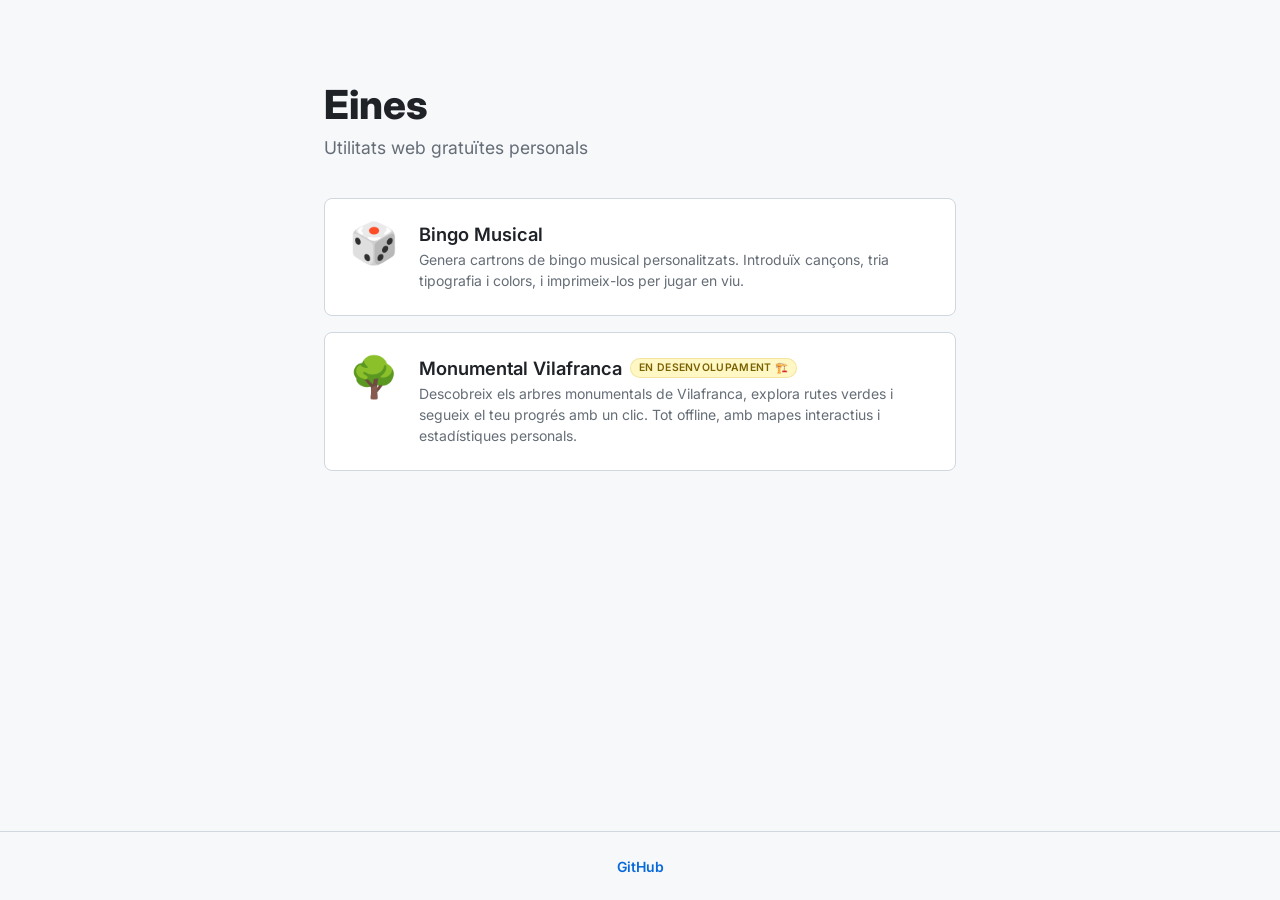
==== commit 4f97b193: "Fix index" ====
--- a/index.html
+++ b/index.html
@@ -10,7 +10,7 @@
 <body>
     <main>
         <h1>Eines</h1>
-        <p class="subtitle">Utilitats web gratuïtes</p>
+        <p class="subtitle">Utilitats web gratuïtes personals</p>
 
         <div class="tools">
             <a href="bingo/" class="tool-card">
